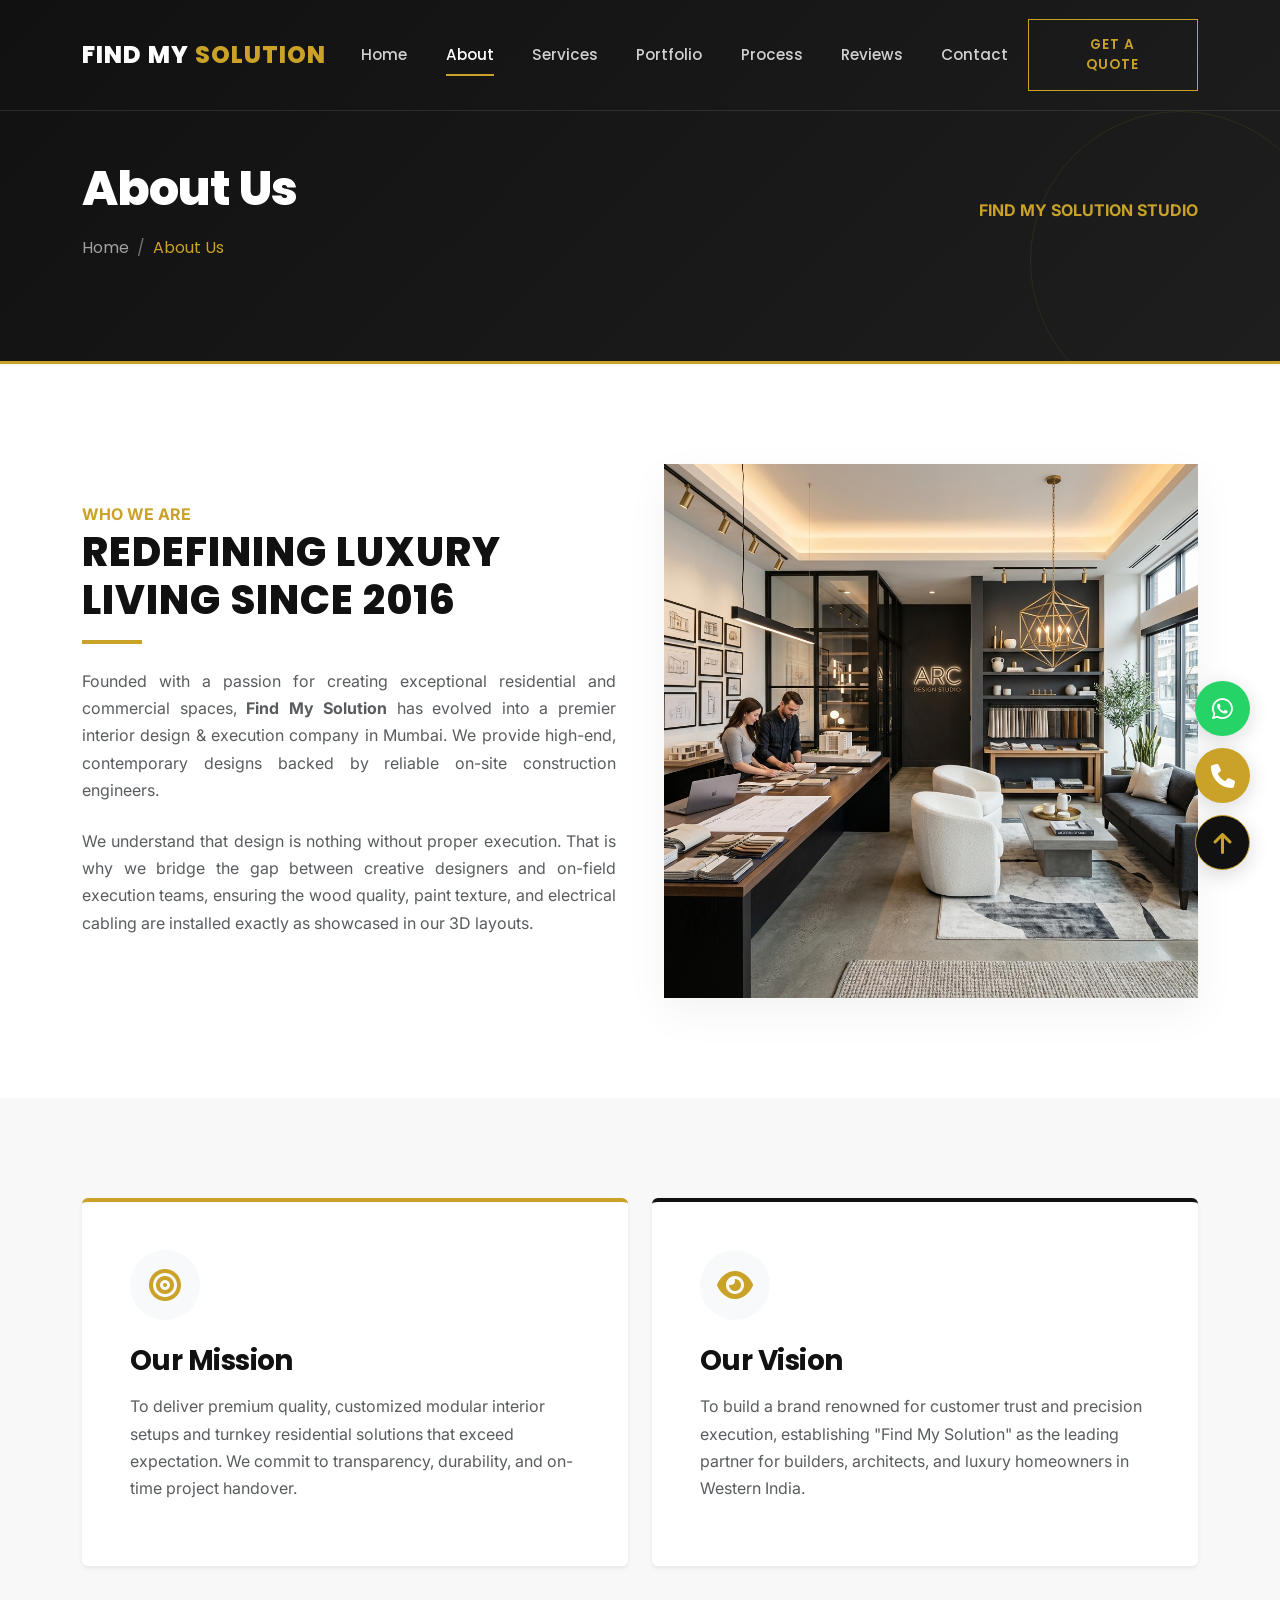
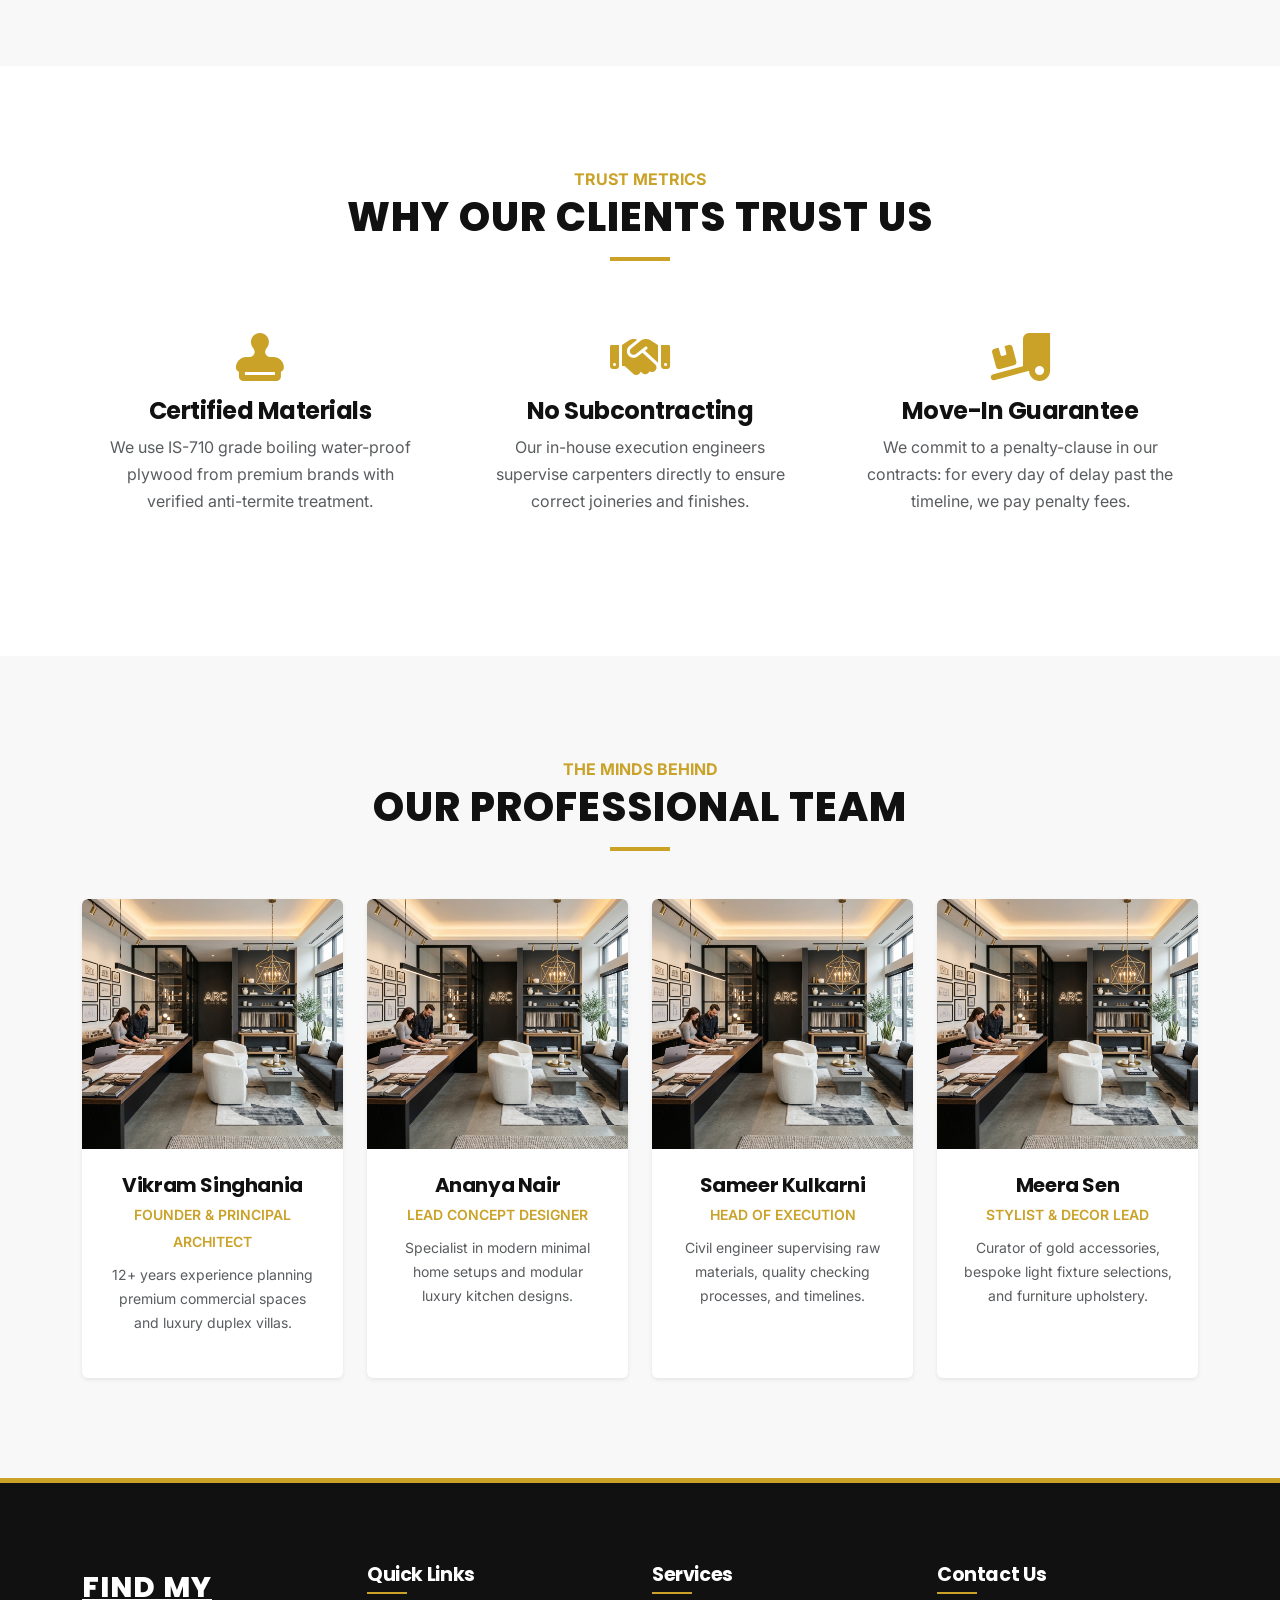
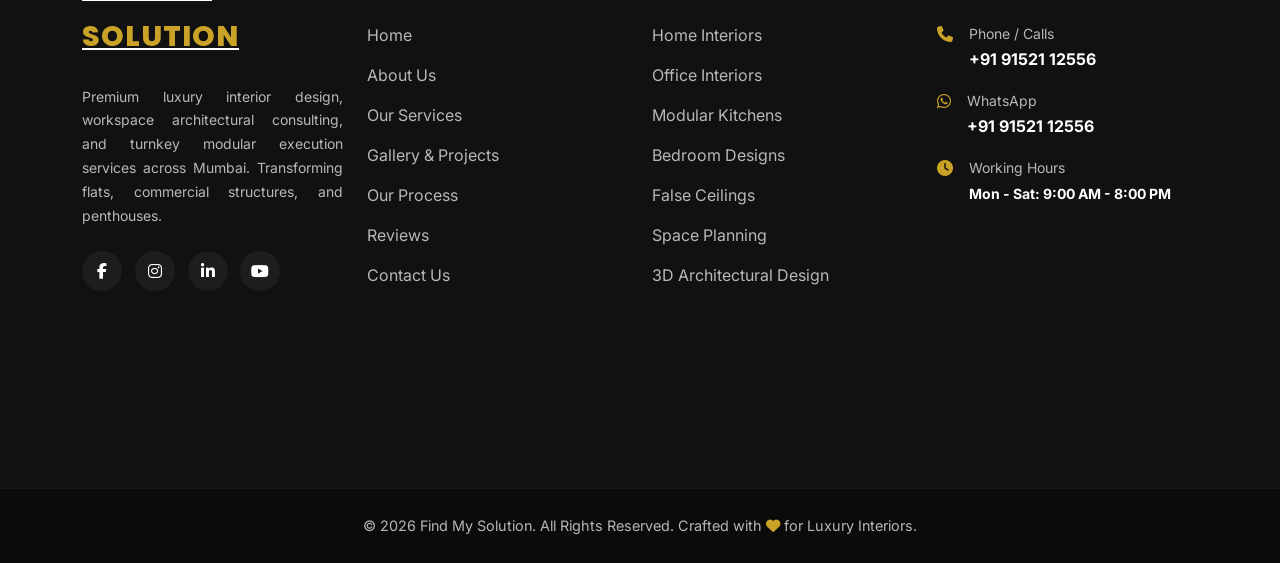
==== about.html @ 164ae03a "feat: complete luxury interior design website build" ====
<!DOCTYPE html>
<html lang="en">
<head>
  <meta charset="UTF-8">
  <meta name="viewport" content="width=device-width, initial-scale=1.0">
  <title>About Us — Find My Solution | Luxury Interior Experts</title>
  <meta name="description" content="Discover our journey, mission, and professional team of interior designers. We specialize in modular layouts, false ceilings, and premium turnkey interior delivery in Mumbai.">
  
  <!-- Google Fonts -->
  <link rel="preconnect" href="https://fonts.googleapis.com">
  <link rel="preconnect" href="https://fonts.gstatic.com" crossorigin>
  <link href="https://fonts.googleapis.com/css2?family=Inter:wght@300;400;500;600;700&family=Poppins:wght@400;500;600;700;800&display=swap" rel="stylesheet">

  <!-- Bootstrap 5 CSS -->
  <link href="https://cdn.jsdelivr.net/npm/bootstrap@5.3.0/dist/css/bootstrap.min.css" rel="stylesheet">
  <!-- Font Awesome -->
  <link rel="stylesheet" href="https://cdnjs.cloudflare.com/ajax/libs/font-awesome/6.4.0/css/all.min.css">
  <!-- AOS Animation CSS -->
  <link href="https://cdn.jsdelivr.net/npm/aos@2.3.4/dist/aos.css" rel="stylesheet">
  
  <!-- Custom CSS -->
  <link rel="stylesheet" href="css/style.css">
</head>
<body class="light-nav">

  <!-- Navigation Bar -->
  <nav class="navbar navbar-expand-lg navbar-premium fixed-top" id="mainNavbar">
    <div class="container">
      <a class="navbar-brand" href="index.html">
        FIND MY<span> SOLUTION</span>
      </a>
      <button class="navbar-toggler border-0 text-white" type="button" data-bs-toggle="collapse" data-bs-target="#navbarContent" aria-controls="navbarContent" aria-expanded="false" aria-label="Toggle navigation">
        <i class="fa-solid fa-bars-staggered"></i>
      </button>
      <div class="collapse navbar-collapse" id="navbarContent">
        <ul class="navbar-nav mx-auto mb-2 mb-lg-0">
          <li class="nav-item"><a class="nav-link" href="index.html">Home</a></li>
          <li class="nav-item"><a class="nav-link active" href="about.html">About</a></li>
          <li class="nav-item"><a class="nav-link" href="services.html">Services</a></li>
          <li class="nav-item"><a class="nav-link" href="portfolio.html">Portfolio</a></li>
          <li class="nav-item"><a class="nav-link" href="process.html">Process</a></li>
          <li class="nav-item"><a class="nav-link" href="testimonials.html">Reviews</a></li>
          <li class="nav-item"><a class="nav-link" href="contact.html">Contact</a></li>
        </ul>
        <div class="d-flex align-items-center">
          <a href="contact.html" class="btn btn-outline-gold d-none d-lg-block">Get A Quote</a>
        </div>
      </div>
    </div>
  </nav>

  <!-- Page Header -->
  <section class="page-header">
    <div class="container text-center text-lg-start">
      <div class="row align-items-center justify-content-between">
        <div class="col-lg-6">
          <h1>About Us</h1>
          <ul class="breadcrumb-premium justify-content-center justify-content-lg-start">
            <li><a href="index.html">Home</a></li>
            <li class="active">About Us</li>
          </ul>
        </div>
        <div class="col-lg-5 text-lg-end d-none d-lg-block">
          <span class="text-gold font-primary fw-bold text-uppercase tracking-wider">Find My Solution Studio</span>
        </div>
      </div>
    </div>
  </section>

  <!-- Company Introduction -->
  <section class="company-intro bg-white">
    <div class="container">
      <div class="row align-items-center g-5">
        <div class="col-lg-6" data-aos="fade-right">
          <span class="text-gold font-primary fw-bold text-uppercase">Who We Are</span>
          <h2 class="section-title">Redefining Luxury Living Since 2016</h2>
          <p class="text-justify text-muted my-4">
            Founded with a passion for creating exceptional residential and commercial spaces, <strong>Find My Solution</strong> has evolved into a premier interior design & execution company in Mumbai. We provide high-end, contemporary designs backed by reliable on-site construction engineers.
          </p>
          <p class="text-justify text-muted mb-4">
            We understand that design is nothing without proper execution. That is why we bridge the gap between creative designers and on-field execution teams, ensuring the wood quality, paint texture, and electrical cabling are installed exactly as showcased in our 3D layouts.
          </p>
        </div>
        <div class="col-lg-6" data-aos="fade-left">
          <div class="philosophy-img-wrapper">
            <img src="images/about.jpg" alt="Interior showroom design board" class="img-fluid w-100">
          </div>
        </div>
      </div>
    </div>
  </section>

  <!-- Mission & Vision -->
  <section class="mission-vision section-bg">
    <div class="container">
      <div class="row g-4">
        <!-- Mission -->
        <div class="col-md-6" data-aos="fade-up" data-aos-delay="100">
          <div class="card border-0 shadow-sm p-5 h-100" style="border-top: 4px solid var(--accent-gold) !important;">
            <div class="d-inline-flex align-items-center justify-content-center bg-light text-gold rounded-circle mb-4" style="width: 70px; height: 70px;">
              <i class="fa-solid fa-bullseye fa-2x"></i>
            </div>
            <h3 class="fw-bold mb-3">Our Mission</h3>
            <p class="text-muted">
              To deliver premium quality, customized modular interior setups and turnkey residential solutions that exceed expectation. We commit to transparency, durability, and on-time project handover.
            </p>
          </div>
        </div>

        <!-- Vision -->
        <div class="col-md-6" data-aos="fade-up" data-aos-delay="200">
          <div class="card border-0 shadow-sm p-5 h-100" style="border-top: 4px solid var(--primary-color) !important;">
            <div class="d-inline-flex align-items-center justify-content-center bg-light text-gold rounded-circle mb-4" style="width: 70px; height: 70px;">
              <i class="fa-solid fa-eye fa-2x"></i>
            </div>
            <h3 class="fw-bold mb-3">Our Vision</h3>
            <p class="text-muted">
              To build a brand renowned for customer trust and precision execution, establishing "Find My Solution" as the leading partner for builders, architects, and luxury homeowners in Western India.
            </p>
          </div>
        </div>
      </div>
    </div>
  </section>

  <!-- Why Clients Trust Us -->
  <section class="why-trust bg-white">
    <div class="container">
      <div class="text-center mb-5" data-aos="fade-up">
        <span class="text-gold font-primary fw-bold text-uppercase">Trust Metrics</span>
        <h2 class="section-title center-title">Why Our Clients Trust Us</h2>
      </div>

      <div class="row g-4">
        <div class="col-md-4" data-aos="fade-up" data-aos-delay="100">
          <div class="text-center p-4">
            <i class="fa-solid fa-stamp text-gold fa-3x mb-3"></i>
            <h4 class="fw-bold">Certified Materials</h4>
            <p class="text-muted">We use IS-710 grade boiling water-proof plywood from premium brands with verified anti-termite treatment.</p>
          </div>
        </div>
        <div class="col-md-4" data-aos="fade-up" data-aos-delay="200">
          <div class="text-center p-4">
            <i class="fa-solid fa-handshake text-gold fa-3x mb-3"></i>
            <h4 class="fw-bold">No Subcontracting</h4>
            <p class="text-muted">Our in-house execution engineers supervise carpenters directly to ensure correct joineries and finishes.</p>
          </div>
        </div>
        <div class="col-md-4" data-aos="fade-up" data-aos-delay="300">
          <div class="text-center p-4">
            <i class="fa-solid fa-truck-ramp-box text-gold fa-3x mb-3"></i>
            <h4 class="fw-bold">Move-In Guarantee</h4>
            <p class="text-muted">We commit to a penalty-clause in our contracts: for every day of delay past the timeline, we pay penalty fees.</p>
          </div>
        </div>
      </div>
    </div>
  </section>

  <!-- Professional Team Section -->
  <section class="team-section section-bg">
    <div class="container">
      <div class="text-center mb-5" data-aos="fade-up">
        <span class="text-gold font-primary fw-bold text-uppercase">The Minds Behind</span>
        <h2 class="section-title center-title">Our Professional Team</h2>
      </div>

      <div class="row g-4">
        <!-- Member 1 -->
        <div class="col-lg-3 col-md-6" data-aos="fade-up" data-aos-delay="100">
          <div class="card border-0 shadow-sm overflow-hidden h-100 text-center team-card">
            <img src="images/about.jpg" class="card-img-top object-fit-cover" style="height: 250px;" alt="Vikram Singhania">
            <div class="card-body p-4">
              <h5 class="fw-bold mb-1">Vikram Singhania</h5>
              <small class="text-gold font-primary text-uppercase fw-semibold">Founder & Principal Architect</small>
              <p class="text-muted small mt-2">12+ years experience planning premium commercial spaces and luxury duplex villas.</p>
            </div>
          </div>
        </div>

        <!-- Member 2 -->
        <div class="col-lg-3 col-md-6" data-aos="fade-up" data-aos-delay="200">
          <div class="card border-0 shadow-sm overflow-hidden h-100 text-center team-card">
            <img src="images/about.jpg" class="card-img-top object-fit-cover" style="height: 250px;" alt="Ananya Nair">
            <div class="card-body p-4">
              <h5 class="fw-bold mb-1">Ananya Nair</h5>
              <small class="text-gold font-primary text-uppercase fw-semibold">Lead Concept Designer</small>
              <p class="text-muted small mt-2">Specialist in modern minimal home setups and modular luxury kitchen designs.</p>
            </div>
          </div>
        </div>

        <!-- Member 3 -->
        <div class="col-lg-3 col-md-6" data-aos="fade-up" data-aos-delay="300">
          <div class="card border-0 shadow-sm overflow-hidden h-100 text-center team-card">
            <img src="images/about.jpg" class="card-img-top object-fit-cover" style="height: 250px;" alt="Sameer Kulkarni">
            <div class="card-body p-4">
              <h5 class="fw-bold mb-1">Sameer Kulkarni</h5>
              <small class="text-gold font-primary text-uppercase fw-semibold">Head of Execution</small>
              <p class="text-muted small mt-2">Civil engineer supervising raw materials, quality checking processes, and timelines.</p>
            </div>
          </div>
        </div>

        <!-- Member 4 -->
        <div class="col-lg-3 col-md-6" data-aos="fade-up" data-aos-delay="400">
          <div class="card border-0 shadow-sm overflow-hidden h-100 text-center team-card">
            <img src="images/about.jpg" class="card-img-top object-fit-cover" style="height: 250px;" alt="Meera Sen">
            <div class="card-body p-4">
              <h5 class="fw-bold mb-1">Meera Sen</h5>
              <small class="text-gold font-primary text-uppercase fw-semibold">Stylist & Decor Lead</small>
              <p class="text-muted small mt-2">Curator of gold accessories, bespoke light fixture selections, and furniture upholstery.</p>
            </div>
          </div>
        </div>
      </div>
    </div>
  </section>

  <!-- Mega Footer -->
  <footer class="footer-premium">
    <div class="container">
      <div class="row g-4">
        <!-- Brand Info -->
        <div class="col-lg-3 col-md-6">
          <a class="footer-logo d-inline-block" href="index.html">
            FIND MY<span> SOLUTION</span>
          </a>
          <p class="small text-justify text-light-50">
            Premium luxury interior design, workspace architectural consulting, and turnkey modular execution services across Mumbai. Transforming flats, commercial structures, and penthouses.
          </p>
          <div class="footer-socials">
            <a href="#" class="footer-social-icon"><i class="fa-brands fa-facebook-f"></i></a>
            <a href="#" class="footer-social-icon"><i class="fa-brands fa-instagram"></i></a>
            <a href="#" class="footer-social-icon"><i class="fa-brands fa-linkedin-in"></i></a>
            <a href="#" class="footer-social-icon"><i class="fa-brands fa-youtube"></i></a>
          </div>
        </div>

        <!-- Quick Links -->
        <div class="col-lg-3 col-md-6">
          <h4 class="footer-title">Quick Links</h4>
          <ul class="footer-links">
            <li><a href="index.html">Home</a></li>
            <li><a href="about.html">About Us</a></li>
            <li><a href="services.html">Our Services</a></li>
            <li><a href="portfolio.html">Gallery & Projects</a></li>
            <li><a href="process.html">Our Process</a></li>
            <li><a href="testimonials.html">Reviews</a></li>
            <li><a href="contact.html">Contact Us</a></li>
          </ul>
        </div>

        <!-- Services -->
        <div class="col-lg-3 col-md-6">
          <h4 class="footer-title">Services</h4>
          <ul class="footer-links">
            <li><a href="services.html">Home Interiors</a></li>
            <li><a href="services.html">Office Interiors</a></li>
            <li><a href="services.html">Modular Kitchens</a></li>
            <li><a href="services.html">Bedroom Designs</a></li>
            <li><a href="services.html">False Ceilings</a></li>
            <li><a href="services.html">Space Planning</a></li>
            <li><a href="services.html">3D Architectural Design</a></li>
          </ul>
        </div>

        <!-- Contact Info & Map -->
        <div class="col-lg-3 col-md-6">
          <h4 class="footer-title">Contact Us</h4>
          <div class="footer-contact-item">
            <i class="fa-solid fa-phone"></i>
            <div>
              <p class="mb-0 small">Phone / Calls</p>
              <a href="tel:+919152112556" class="text-white text-decoration-none fw-bold">+91 91521 12556</a>
            </div>
          </div>
          <div class="footer-contact-item">
            <i class="fa-brands fa-whatsapp"></i>
            <div>
              <p class="mb-0 small">WhatsApp</p>
              <a href="https://wa.me/919152112556" target="_blank" class="text-white text-decoration-none fw-bold">+91 91521 12556</a>
            </div>
          </div>
          <div class="footer-contact-item">
            <i class="fa-solid fa-clock"></i>
            <div>
              <p class="mb-0 small">Working Hours</p>
              <span class="text-white small fw-bold">Mon - Sat: 9:00 AM - 8:00 PM</span>
            </div>
          </div>

          <!-- Embedded Miniature Google Map -->
          <iframe class="footer-map-container" src="https://www.google.com/maps/embed?pb=!1m18!1m12!1m3!1d3769.7547143924765!2d72.82737637583647!3d19.118431050720494!2m3!1f0!2f0!3f0!3m2!1i1024!2i768!4f13.1!3m3!1m2!1s0x3be7c9ebe25c156f%3A0xc48c772cb25d30f7!2sAndheri%20West%2C%20Mumbai%2C%20Maharashtra!5e0!3m2!1sen!2sin!4v1689230000000!5m2!1sen!2sin" allowfullscreen="" loading="lazy"></iframe>
        </div>
      </div>
    </div>

    <!-- Copyright -->
    <div class="footer-bottom">
      <div class="container text-center">
        <p class="mb-0">&copy; 2026 Find My Solution. All Rights Reserved. Crafted with <i class="fa-solid fa-heart text-gold"></i> for Luxury Interiors.</p>
      </div>
    </div>
  </footer>

  <!-- Floating Call, WhatsApp, Scroll to Top Buttons -->
  <div class="floating-actions-container">
    <a href="https://wa.me/919152112556?text=Hi%20Find%20My%20Solution,%20I%20would%20like%20to%20get%20a%20quote%20for%20my%20interior." target="_blank" class="floating-btn floating-btn-whatsapp" title="WhatsApp Us">
      <i class="fa-brands fa-whatsapp"></i>
    </a>
    <a href="tel:+919152112556" class="floating-btn floating-btn-call" title="Call Us Now">
      <i class="fa-solid fa-phone"></i>
    </a>
    <button class="floating-btn floating-btn-top" title="Scroll to Top">
      <i class="fa-solid fa-arrow-up"></i>
    </button>
  </div>

  <!-- Scripts -->
  <script src="https://cdn.jsdelivr.net/npm/bootstrap@5.3.0/dist/js/bootstrap.bundle.min.js"></script>
  <script src="https://cdn.jsdelivr.net/npm/aos@2.3.4/dist/aos.js"></script>
  <script src="js/main.js"></script>
</body>
</html>
---- css/style.css ----
/* CSS Table of Contents
1. Design Tokens & Variables
2. Global Reset & Base Styles
3. Typography & Headings
4. Layout & Grid Extensions
5. Navigation & Header
6. Premium UI Components (Buttons, Badges)
7. Specific Sections (Hero, Statistics, Features)
8. Custom Cards & Hover States
9. Portfolio & Lightbox Customization
10. Process Timeline
11. Testimonials Slider
12. Forms & Validation
13. Mega Footer
14. Floating Action Buttons (WhatsApp, Call, Top)
15. Utility Classes & Responsive Overrides
*/

/* 1. Design Tokens & Variables */
:root {
  --primary-color: #111111;
  --secondary-color: #ffffff;
  --accent-gold: #c9a227;
  --accent-gold-hover: #b08d1e;
  --accent-light: #e8c96a;
  --bg-light: #f8f8f8;
  --dark-grey: #1e1e1e;
  --mid-grey: #666666;
  --light-grey: #e5e5e5;
  --font-primary: 'Poppins', sans-serif;
  --font-secondary: 'Inter', sans-serif;
  --transition-smooth: all 0.4s cubic-bezier(0.16, 1, 0.3, 1);
  --shadow-premium: 0 15px 40px rgba(0, 0, 0, 0.05);
  --shadow-hover: 0 25px 50px rgba(201, 162, 39, 0.1);
  --whatsapp-color: #25d366;
  --phone-color: #007bff;
}

/* 2. Global Reset & Base Styles */
html {
  scroll-behavior: smooth;
  overflow-x: hidden;
}

body {
  font-family: var(--font-secondary);
  color: var(--primary-color);
  background-color: var(--bg-light);
  line-height: 1.7;
  font-size: 1rem;
  overflow-x: hidden;
  -webkit-font-smoothing: antialiased;
}

::selection {
  background-color: var(--accent-gold);
  color: var(--secondary-color);
}

/* 3. Typography & Headings */
h1, h2, h3, h4, h5, h6 {
  font-family: var(--font-primary);
  font-weight: 700;
  color: var(--primary-color);
  letter-spacing: -0.02em;
}

h1 {
  font-size: 3.5rem;
  line-height: 1.2;
}

h2 {
  font-size: 2.5rem;
  position: relative;
  margin-bottom: 1.5rem;
  font-weight: 800;
  text-transform: uppercase;
  letter-spacing: 1px;
}

h2.section-title::after {
  content: '';
  display: block;
  width: 60px;
  height: 4px;
  background-color: var(--accent-gold);
  margin-top: 1rem;
}

h2.section-title.center-title::after {
  margin-left: auto;
  margin-right: auto;
}

.text-gold {
  color: var(--accent-gold) !important;
}

.bg-dark-premium {
  background-color: var(--primary-color) !important;
}

/* 4. Navigation & Header */
.navbar-premium {
  padding: 1.2rem 0;
  transition: var(--transition-smooth);
  background-color: transparent;
  border-bottom: 1px solid rgba(255, 255, 255, 0.1);
}

.navbar-premium.scrolled {
  background-color: rgba(17, 17, 17, 0.95);
  backdrop-filter: blur(10px);
  padding: 0.8rem 0;
  box-shadow: 0 10px 30px rgba(0, 0, 0, 0.1);
  border-bottom: 1px solid rgba(201, 162, 39, 0.2);
}

.navbar-premium .navbar-brand {
  font-family: var(--font-primary);
  font-weight: 800;
  color: var(--secondary-color) !important;
  font-size: 1.5rem;
  letter-spacing: 1px;
}

.navbar-premium .navbar-brand span {
  color: var(--accent-gold);
}

.navbar-premium .nav-link {
  color: rgba(255, 255, 255, 0.8) !important;
  font-family: var(--font-primary);
  font-weight: 500;
  font-size: 0.95rem;
  padding: 0.5rem 1.2rem !important;
  transition: var(--transition-smooth);
  position: relative;
}

.navbar-premium .nav-link::after {
  content: '';
  position: absolute;
  bottom: 0;
  left: 1.2rem;
  width: 0;
  height: 2px;
  background-color: var(--accent-gold);
  transition: var(--transition-smooth);
}

.navbar-premium .nav-link:hover,
.navbar-premium .nav-link.active {
  color: var(--secondary-color) !important;
}

.navbar-premium .nav-link:hover::after,
.navbar-premium .nav-link.active::after {
  width: calc(100% - 2.4rem);
}


/* 5. Premium UI Components */
.btn-gold {
  background-color: var(--accent-gold);
  color: var(--secondary-color);
  font-family: var(--font-primary);
  font-weight: 600;
  text-transform: uppercase;
  letter-spacing: 1px;
  font-size: 0.85rem;
  padding: 0.9rem 2.2rem;
  border: 1px solid var(--accent-gold);
  border-radius: 0;
  transition: var(--transition-smooth);
}

.btn-gold:hover, .btn-gold:focus {
  background-color: transparent;
  color: var(--accent-gold);
  border-color: var(--accent-gold);
  box-shadow: 0 10px 20px rgba(201, 162, 39, 0.2);
}

.btn-outline-gold {
  background-color: transparent;
  color: var(--accent-gold);
  font-family: var(--font-primary);
  font-weight: 600;
  text-transform: uppercase;
  letter-spacing: 1px;
  font-size: 0.85rem;
  padding: 0.9rem 2.2rem;
  border: 1px solid var(--accent-gold);
  border-radius: 0;
  transition: var(--transition-smooth);
}

.btn-outline-gold:hover, .btn-outline-gold:focus {
  background-color: var(--accent-gold);
  color: var(--secondary-color);
  box-shadow: 0 10px 20px rgba(201, 162, 39, 0.2);
}

.btn-white {
  background-color: var(--secondary-color);
  color: var(--primary-color);
  font-family: var(--font-primary);
  font-weight: 600;
  text-transform: uppercase;
  letter-spacing: 1px;
  font-size: 0.85rem;
  padding: 0.9rem 2.2rem;
  border: 1px solid var(--secondary-color);
  border-radius: 0;
  transition: var(--transition-smooth);
}

.btn-white:hover {
  background-color: transparent;
  color: var(--secondary-color);
  border-color: var(--secondary-color);
}

.btn-whatsapp-cta {
  background-color: var(--whatsapp-color);
  color: var(--secondary-color);
  font-family: var(--font-primary);
  font-weight: 600;
  text-transform: uppercase;
  letter-spacing: 1px;
  font-size: 0.85rem;
  padding: 0.9rem 2.2rem;
  border: 1px solid var(--whatsapp-color);
  border-radius: 0;
  transition: var(--transition-smooth);
}

.btn-whatsapp-cta:hover {
  background-color: transparent;
  color: var(--whatsapp-color);
  border-color: var(--whatsapp-color);
  box-shadow: 0 10px 20px rgba(37, 211, 102, 0.2);
}

/* Section Padding */
section {
  padding: 100px 0;
}

.section-bg {
  background-color: var(--bg-light);
}

.section-dark {
  background-color: var(--primary-color);
  color: var(--secondary-color);
}

.section-dark h2 {
  color: var(--secondary-color);
}

/* 6. Specific Sections */
/* Hero Section */
.hero-section {
  height: 100vh;
  position: relative;
  background-size: cover;
  background-position: center;
  background-attachment: fixed;
  display: flex;
  align-items: center;
  color: var(--secondary-color);
  overflow: hidden;
}

.hero-overlay {
  position: absolute;
  top: 0;
  left: 0;
  width: 100%;
  height: 100%;
  background: linear-gradient(135deg, rgba(17, 17, 17, 0.9) 0%, rgba(17, 17, 17, 0.4) 100%);
  z-index: 1;
}

.hero-content {
  position: relative;
  z-index: 2;
  max-width: 800px;
}

.hero-subtitle {
  font-family: var(--font-primary);
  color: var(--accent-gold);
  font-size: 1.1rem;
  font-weight: 600;
  text-transform: uppercase;
  letter-spacing: 4px;
  margin-bottom: 1.5rem;
}

.hero-title {
  font-size: 4.2rem;
  font-weight: 800;
  margin-bottom: 1.5rem;
  line-height: 1.1;
  text-shadow: 0 2px 10px rgba(0,0,0,0.3);
  color: var(--secondary-color);
}

.hero-description {
  font-size: 1.2rem;
  color: rgba(255, 255, 255, 0.8);
  margin-bottom: 2.5rem;
  font-weight: 300;
}

/* Page Header (Subpages) */
.page-header {
  padding: 160px 0 100px;
  background: linear-gradient(135deg, var(--primary-color) 0%, var(--dark-grey) 100%);
  color: var(--secondary-color);
  position: relative;
  overflow: hidden;
  border-bottom: 3px solid var(--accent-gold);
}

.page-header::after {
  content: '';
  position: absolute;
  bottom: -50px;
  right: -50px;
  width: 300px;
  height: 300px;
  border: 1px solid rgba(201, 162, 39, 0.1);
  border-radius: 50%;
  pointer-events: none;
}

.page-header h1 {
  font-size: 3rem;
  font-weight: 800;
  margin-bottom: 1rem;
  color: var(--secondary-color);
}

.breadcrumb-premium {
  display: flex;
  gap: 0.5rem;
  list-style: none;
  padding: 0;
  margin: 0;
  font-family: var(--font-primary);
}

.breadcrumb-premium li a {
  color: rgba(255, 255, 255, 0.6);
  text-decoration: none;
  transition: var(--transition-smooth);
}

.breadcrumb-premium li a:hover {
  color: var(--accent-gold);
}

.breadcrumb-premium li::after {
  content: '/';
  color: rgba(255, 255, 255, 0.4);
  margin-left: 0.5rem;
}

.breadcrumb-premium li:last-child::after {
  display: none;
}

.breadcrumb-premium li.active {
  color: var(--accent-gold);
}

/* 7. Statistics Section */
.stat-box {
  background-color: var(--secondary-color);
  padding: 3rem 2rem;
  text-align: center;
  border-bottom: 4px solid transparent;
  box-shadow: var(--shadow-premium);
  transition: var(--transition-smooth);
  height: 100%;
}

.stat-box:hover {
  border-bottom: 4px solid var(--accent-gold);
  transform: translateY(-10px);
  box-shadow: var(--shadow-hover);
}

.stat-number {
  font-family: var(--font-primary);
  font-size: 3rem;
  font-weight: 800;
  color: var(--accent-gold);
  margin-bottom: 0.5rem;
}

.stat-title {
  font-family: var(--font-primary);
  font-size: 0.95rem;
  font-weight: 600;
  text-transform: uppercase;
  color: var(--primary-color);
  letter-spacing: 1px;
}

/* 8. Custom Cards & Hover States */
/* Service Cards */
.service-card {
  background-color: var(--secondary-color);
  border: 1px solid rgba(0, 0, 0, 0.03);
  padding: 3rem 2rem;
  transition: var(--transition-smooth);
  height: 100%;
  position: relative;
  z-index: 1;
  overflow: hidden;
}

.service-card::before {
  content: '';
  position: absolute;
  top: 0;
  left: 0;
  width: 100%;
  height: 0;
  background-color: var(--primary-color);
  z-index: -1;
  transition: var(--transition-smooth);
}

.service-card:hover::before {
  height: 100%;
}

.service-card:hover {
  transform: translateY(-10px);
  box-shadow: var(--shadow-hover);
}

.service-icon {
  font-size: 2.5rem;
  color: var(--accent-gold);
  margin-bottom: 1.5rem;
  transition: var(--transition-smooth);
}

.service-card:hover .service-icon {
  transform: scale(1.1);
  color: var(--accent-gold);
}

.service-card h3 {
  font-size: 1.3rem;
  font-weight: 700;
  margin-bottom: 1rem;
  transition: var(--transition-smooth);
}

.service-card p {
  color: var(--mid-grey);
  font-size: 0.95rem;
  margin-bottom: 1.5rem;
  transition: var(--transition-smooth);
}

.service-card:hover h3 {
  color: var(--secondary-color);
}

.service-card:hover p {
  color: rgba(255, 255, 255, 0.7);
}

.service-link {
  font-family: var(--font-primary);
  font-weight: 600;
  color: var(--accent-gold);
  text-decoration: none;
  font-size: 0.85rem;
  text-transform: uppercase;
  letter-spacing: 1px;
  display: inline-flex;
  align-items: center;
  gap: 0.5rem;
  transition: var(--transition-smooth);
}

.service-link i {
  transition: var(--transition-smooth);
}

.service-link:hover i {
  transform: translateX(5px);
}

/* Feature/Why Choose Us Card */
.why-card {
  display: flex;
  gap: 1.5rem;
  margin-bottom: 2.5rem;
}

.why-icon {
  background-color: var(--secondary-color);
  color: var(--accent-gold);
  width: 60px;
  height: 60px;
  min-width: 60px;
  display: flex;
  align-items: center;
  justify-content: center;
  font-size: 1.5rem;
  border-radius: 50%;
  box-shadow: var(--shadow-premium);
  transition: var(--transition-smooth);
}

.why-card:hover .why-icon {
  background-color: var(--accent-gold);
  color: var(--secondary-color);
  transform: rotateY(180deg);
}

.why-content h4 {
  font-size: 1.2rem;
  margin-bottom: 0.5rem;
}

/* Team Card Premium Styles */
.team-card {
  transition: var(--transition-smooth);
  border-bottom: 3px solid transparent !important;
}

.team-card img {
  transition: var(--transition-smooth);
}

.team-card:hover {
  transform: translateY(-8px);
  box-shadow: var(--shadow-hover) !important;
  border-bottom: 3px solid var(--accent-gold) !important;
}

.team-card:hover img {
  transform: scale(1.05);
}

/* Design Philosophy Column Section */
.philosophy-img-wrapper {
  position: relative;
  overflow: hidden;
  box-shadow: var(--shadow-premium);
}

.philosophy-img-wrapper img {
  transition: var(--transition-smooth);
}

.philosophy-img-wrapper:hover img {
  transform: scale(1.05);
}

/* Brands We Work With */
.brand-item {
  display: flex;
  justify-content: center;
  align-items: center;
  height: 100px;
  padding: 1.5rem;
  background-color: var(--secondary-color);
  box-shadow: var(--shadow-premium);
  transition: var(--transition-smooth);
  border: 1px solid rgba(0, 0, 0, 0.02);
}

.brand-item img {
  max-width: 100%;
  max-height: 60px;
  opacity: 0.6;
  transition: var(--transition-smooth);
}

.brand-item:hover img {
  opacity: 1;
}

.brand-item:hover {
  transform: translateY(-5px);
  box-shadow: var(--shadow-hover);
}

/* Before/After Section CSS */
.ba-container {
  position: relative;
  width: 100%;
  height: 400px;
  overflow: hidden;
  box-shadow: var(--shadow-premium);
}

.ba-image {
  position: absolute;
  top: 0;
  left: 0;
  width: 100%;
  height: 100%;
  background-size: cover;
  background-position: center;
}

.ba-slider {
  position: absolute;
  -webkit-appearance: none;
  appearance: none;
  width: 100%;
  height: 100%;
  background: transparent;
  outline: none;
  margin: 0;
  z-index: 10;
  cursor: ew-resize;
}

.ba-slider::-webkit-slider-thumb {
  -webkit-appearance: none;
  appearance: none;
  width: 4px;
  height: 400px;
  background: var(--accent-gold);
  cursor: ew-resize;
  position: relative;
}

.ba-handle {
  position: absolute;
  top: 50%;
  left: 50%;
  transform: translate(-50%, -50%);
  width: 40px;
  height: 40px;
  background-color: var(--accent-gold);
  border-radius: 50%;
  color: var(--secondary-color);
  display: flex;
  align-items: center;
  justify-content: center;
  font-size: 0.8rem;
  pointer-events: none;
  z-index: 5;
  box-shadow: 0 0 10px rgba(0,0,0,0.3);
}

/* 9. Portfolio & Lightbox Customization */
.portfolio-filters {
  display: flex;
  justify-content: center;
  flex-wrap: wrap;
  gap: 0.5rem;
  margin-bottom: 3rem;
  list-style: none;
  padding: 0;
}

.portfolio-filters button {
  background-color: transparent;
  border: none;
  padding: 0.6rem 1.5rem;
  font-family: var(--font-primary);
  font-weight: 600;
  text-transform: uppercase;
  font-size: 0.8rem;
  letter-spacing: 1px;
  color: var(--mid-grey);
  transition: var(--transition-smooth);
  position: relative;
}

.portfolio-filters button::after {
  content: '';
  position: absolute;
  bottom: 0;
  left: 50%;
  width: 0;
  height: 2px;
  background-color: var(--accent-gold);
  transition: var(--transition-smooth);
  transform: translateX(-50%);
}

.portfolio-filters button.active,
.portfolio-filters button:hover {
  color: var(--accent-gold);
}

.portfolio-filters button.active::after {
  width: 60%;
}

.portfolio-grid .portfolio-item {
  margin-bottom: 2rem;
  display: block;
}

.project-card {
  position: relative;
  overflow: hidden;
  background-color: var(--primary-color);
  box-shadow: var(--shadow-premium);
  aspect-ratio: 4/3;
}

.project-img-wrapper {
  width: 100%;
  height: 100%;
  overflow: hidden;
}

.project-card img {
  width: 100%;
  height: 100%;
  object-fit: cover;
  transition: all 0.6s cubic-bezier(0.16, 1, 0.3, 1);
}

.project-overlay {
  position: absolute;
  top: 0;
  left: 0;
  width: 100%;
  height: 100%;
  background: rgba(17, 17, 17, 0.9);
  padding: 2.5rem;
  display: flex;
  flex-direction: column;
  justify-content: flex-end;
  opacity: 0;
  transform: translateY(20px);
  transition: var(--transition-smooth);
  z-index: 2;
}

.project-card:hover img {
  transform: scale(1.1) rotate(1deg);
}

.project-card:hover .project-overlay {
  opacity: 1;
  transform: translateY(0);
}

.project-category {
  color: var(--accent-gold);
  font-family: var(--font-primary);
  font-size: 0.8rem;
  font-weight: 600;
  text-transform: uppercase;
  letter-spacing: 2px;
  margin-bottom: 0.5rem;
}

.project-title {
  color: var(--secondary-color);
  font-size: 1.4rem;
  font-weight: 700;
  margin-bottom: 1rem;
}

.project-meta-list {
  display: flex;
  flex-wrap: wrap;
  gap: 1rem;
  padding: 0;
  margin: 0;
  list-style: none;
  border-top: 1px solid rgba(255, 255, 255, 0.1);
  padding-top: 1rem;
}

.project-meta-list li {
  color: rgba(255, 255, 255, 0.6);
  font-size: 0.8rem;
}

.project-meta-list li i {
  color: var(--accent-gold);
  margin-right: 0.3rem;
}

/* 10. Process Timeline */
.timeline-section {
  position: relative;
}

.timeline-line {
  position: absolute;
  top: 0;
  bottom: 0;
  left: 50%;
  width: 2px;
  background-color: var(--accent-gold);
  transform: translateX(-50%);
  z-index: 1;
}

.timeline-step {
  display: flex;
  margin-bottom: 50px;
  position: relative;
  z-index: 2;
}

.timeline-step:last-child {
  margin-bottom: 0;
}

.timeline-badge {
  width: 60px;
  height: 60px;
  background-color: var(--primary-color);
  border: 4px solid var(--accent-gold);
  border-radius: 50%;
  color: var(--accent-gold);
  display: flex;
  align-items: center;
  justify-content: center;
  font-family: var(--font-primary);
  font-weight: 700;
  font-size: 1.2rem;
  position: absolute;
  left: 50%;
  transform: translateX(-50%);
  box-shadow: var(--shadow-premium);
  transition: var(--transition-smooth);
}

.timeline-step:hover .timeline-badge {
  background-color: var(--accent-gold);
  color: var(--primary-color);
}

.timeline-panel {
  width: 45%;
  background-color: var(--secondary-color);
  padding: 2.5rem;
  box-shadow: var(--shadow-premium);
  border-bottom: 3px solid transparent;
  transition: var(--transition-smooth);
}

.timeline-panel:hover {
  border-bottom: 3px solid var(--accent-gold);
  transform: translateY(-5px);
}

.timeline-step:nth-child(even) .timeline-panel {
  margin-left: auto;
}

.timeline-step:nth-child(odd) .timeline-panel {
  margin-right: auto;
  text-align: right;
}

.timeline-step-icon {
  font-size: 2rem;
  color: var(--accent-gold);
  margin-bottom: 1rem;
}

.timeline-step h3 {
  font-size: 1.3rem;
  margin-bottom: 0.8rem;
}

/* 11. Testimonials Slider */
.testimonial-card {
  background-color: var(--secondary-color);
  padding: 3rem;
  box-shadow: var(--shadow-premium);
  position: relative;
}

.testimonial-rating {
  color: var(--accent-gold);
  margin-bottom: 1.5rem;
}

.testimonial-text {
  font-style: italic;
  color: var(--mid-grey);
  font-size: 1.1rem;
  line-height: 1.8;
  margin-bottom: 2rem;
}

.testimonial-author {
  display: flex;
  align-items: center;
  gap: 1rem;
}

.testimonial-img {
  width: 60px;
  height: 60px;
  border-radius: 50%;
  object-fit: cover;
  border: 2px solid var(--accent-gold);
}

.testimonial-info h4 {
  font-size: 1rem;
  margin: 0;
}

.testimonial-info p {
  font-size: 0.85rem;
  color: var(--mid-grey);
  margin: 0;
}

/* Testimonial slider pagination override */
.swiper-pagination-bullet-active {
  background: var(--accent-gold) !important;
}

/* 12. Forms & Validation */
.form-group-premium {
  margin-bottom: 1.5rem;
  position: relative;
}

.form-premium-control {
  width: 100%;
  background-color: var(--secondary-color);
  border: 1px solid var(--light-grey);
  padding: 1rem 1.2rem;
  font-family: var(--font-secondary);
  font-size: 0.95rem;
  transition: var(--transition-smooth);
  color: var(--primary-color);
}

.form-premium-control:focus {
  outline: none;
  border-color: var(--accent-gold);
  box-shadow: 0 5px 15px rgba(201, 162, 39, 0.05);
}

.form-premium-label {
  font-family: var(--font-primary);
  font-size: 0.85rem;
  font-weight: 600;
  text-transform: uppercase;
  color: var(--primary-color);
  margin-bottom: 0.5rem;
  letter-spacing: 0.5px;
}

.invalid-feedback-custom {
  color: #dc3545;
  font-size: 0.8rem;
  margin-top: 0.25rem;
  display: none;
}

.form-premium-control.is-invalid {
  border-color: #dc3545;
}

.form-premium-control.is-invalid ~ .invalid-feedback-custom {
  display: block;
}

.form-success-toast {
  position: fixed;
  top: 30px;
  right: 30px;
  background-color: var(--primary-color);
  border-left: 5px solid var(--accent-gold);
  color: var(--secondary-color);
  padding: 1.2rem 2rem;
  box-shadow: 0 10px 40px rgba(0,0,0,0.2);
  z-index: 1050;
  transform: translateX(120%);
  transition: all 0.5s cubic-bezier(0.175, 0.885, 0.32, 1.275);
}

.form-success-toast.show {
  transform: translateX(0);
}

/* Accordion Custom Styling (FAQ) */
.accordion-faq .accordion-item {
  border: none;
  background-color: var(--secondary-color);
  margin-bottom: 1rem;
  box-shadow: var(--shadow-premium);
}

.accordion-faq .accordion-button {
  font-family: var(--font-primary);
  font-weight: 600;
  color: var(--primary-color);
  padding: 1.5rem;
  font-size: 1.05rem;
  border: none;
  background-color: var(--secondary-color);
}

.accordion-faq .accordion-button:not(.collapsed) {
  color: var(--accent-gold);
  box-shadow: none;
}

.accordion-faq .accordion-button::after {
  background-size: 1rem;
}

.accordion-faq .accordion-body {
  padding: 0 1.5rem 1.5rem;
  color: var(--mid-grey);
}

/* 13. Mega Footer */
.footer-premium {
  background-color: var(--primary-color);
  color: rgba(255, 255, 255, 0.7);
  padding-top: 80px;
  border-top: 5px solid var(--accent-gold);
}

.footer-logo {
  font-family: var(--font-primary);
  font-weight: 800;
  color: var(--secondary-color) !important;
  font-size: 1.8rem;
  margin-bottom: 1.5rem;
  letter-spacing: 1px;
}

.footer-logo span {
  color: var(--accent-gold);
}

.footer-title {
  font-family: var(--font-primary);
  color: var(--secondary-color);
  font-size: 1.2rem;
  font-weight: 700;
  margin-bottom: 1.8rem;
  position: relative;
  padding-bottom: 0.5rem;
}

.footer-title::after {
  content: '';
  position: absolute;
  bottom: 0;
  left: 0;
  width: 40px;
  height: 2px;
  background-color: var(--accent-gold);
}

.footer-links {
  list-style: none;
  padding: 0;
  margin: 0;
}

.footer-links li {
  margin-bottom: 0.8rem;
}

.footer-links a {
  color: rgba(255, 255, 255, 0.7);
  text-decoration: none;
  transition: var(--transition-smooth);
  display: inline-flex;
  align-items: center;
  gap: 0.5rem;
}

.footer-links a:hover {
  color: var(--accent-gold);
  transform: translateX(5px);
}

.footer-contact-item {
  display: flex;
  gap: 1rem;
  margin-bottom: 1rem;
}

.footer-contact-item i {
  color: var(--accent-gold);
  margin-top: 0.25rem;
}

.footer-socials {
  display: flex;
  gap: 0.8rem;
  margin-top: 1.5rem;
}

.footer-social-icon {
  width: 40px;
  height: 40px;
  border-radius: 50%;
  background-color: rgba(255, 255, 255, 0.05);
  color: var(--secondary-color);
  display: flex;
  align-items: center;
  justify-content: center;
  transition: var(--transition-smooth);
  text-decoration: none !important;
}

.footer-social-icon:hover {
  background-color: var(--accent-gold);
  color: var(--primary-color);
  transform: translateY(-3px);
}

.footer-bottom {
  background-color: #0b0b0b;
  padding: 25px 0;
  margin-top: 60px;
  border-top: 1px solid rgba(255, 255, 255, 0.05);
  font-size: 0.9rem;
}

/* Map Widget */
.footer-map-container {
  width: 100%;
  height: 180px;
  border: none;
  margin-top: 1rem;
}

/* 14. Floating Action Buttons */
.floating-actions-container {
  position: fixed;
  bottom: 30px;
  right: 30px;
  display: flex;
  flex-direction: column;
  gap: 12px;
  z-index: 999;
}

.floating-btn {
  width: 55px;
  height: 55px;
  border-radius: 50%;
  display: flex;
  align-items: center;
  justify-content: center;
  color: var(--secondary-color);
  font-size: 1.5rem;
  box-shadow: 0 5px 20px rgba(0,0,0,0.15);
  transition: var(--transition-smooth);
  text-decoration: none !important;
  border: none;
  cursor: pointer;
}

.floating-btn:hover {
  transform: translateY(-5px) scale(1.05);
  color: var(--secondary-color);
  box-shadow: 0 10px 25px rgba(0,0,0,0.25);
}

.floating-btn-whatsapp {
  background-color: var(--whatsapp-color);
}

.floating-btn-call {
  background-color: var(--accent-gold);
}

.floating-btn-top {
  background-color: var(--primary-color);
  border: 1px solid var(--accent-gold);
  color: var(--accent-gold);
  opacity: 0;
  visibility: hidden;
  transform: translateY(20px);
}

.floating-btn-top.visible {
  opacity: 1;
  visibility: visible;
  transform: translateY(0);
}

/* 15. Utility Classes & Responsive Overrides */
.text-justify {
  text-align: justify;
}

.transition-image {
  overflow: hidden;
}

.transition-image img {
  transition: var(--transition-smooth);
}

.transition-image:hover img {
  transform: scale(1.08);
}

/* Responsive Overrides */
@media (max-width: 991.98px) {
  h1 {
    font-size: 2.8rem;
  }
  .hero-title {
    font-size: 3rem;
  }
  .timeline-line {
    left: 20px;
  }
  .timeline-step {
    flex-direction: column;
    padding-left: 50px;
  }
  .timeline-badge {
    left: 20px;
    transform: translateX(-50%);
    width: 45px;
    height: 45px;
    font-size: 1rem;
  }
  .timeline-panel {
    width: 100% !important;
    text-align: left !important;
  }
  .timeline-step:nth-child(odd) .timeline-panel {
    text-align: left;
  }
  .navbar-premium {
    background-color: var(--primary-color) !important;
    padding: 0.8rem 0;
  }
  .navbar-premium .nav-link::after {
    display: none;
  }
  .navbar-premium .nav-link {
    padding: 0.8rem 0 !important;
    border-bottom: 1px solid rgba(255,255,255,0.05);
  }
  .navbar-premium .navbar-collapse {
    background-color: var(--primary-color);
    padding: 1rem;
    margin-top: 0.8rem;
  }
  section {
    padding: 60px 0;
  }
}

@media (max-width: 575.98px) {
  h1 {
    font-size: 2.2rem;
  }
  .hero-title {
    font-size: 2.2rem;
  }
  .hero-subtitle {
    font-size: 0.9rem;
    letter-spacing: 2px;
  }
  .hero-description {
    font-size: 1rem;
  }
  .btn-gold, .btn-outline-gold, .btn-white, .btn-whatsapp-cta {
    padding: 0.8rem 1.5rem;
    font-size: 0.8rem;
    width: 100%;
    margin-bottom: 0.8rem;
  }
  .hero-content .d-flex {
    flex-direction: column;
  }
  .floating-actions-container {
    bottom: 20px;
    right: 20px;
    gap: 8px;
  }
  .floating-btn {
    width: 45px;
    height: 45px;
    font-size: 1.2rem;
  }
  .stat-box {
    padding: 2rem 1rem;
  }
}
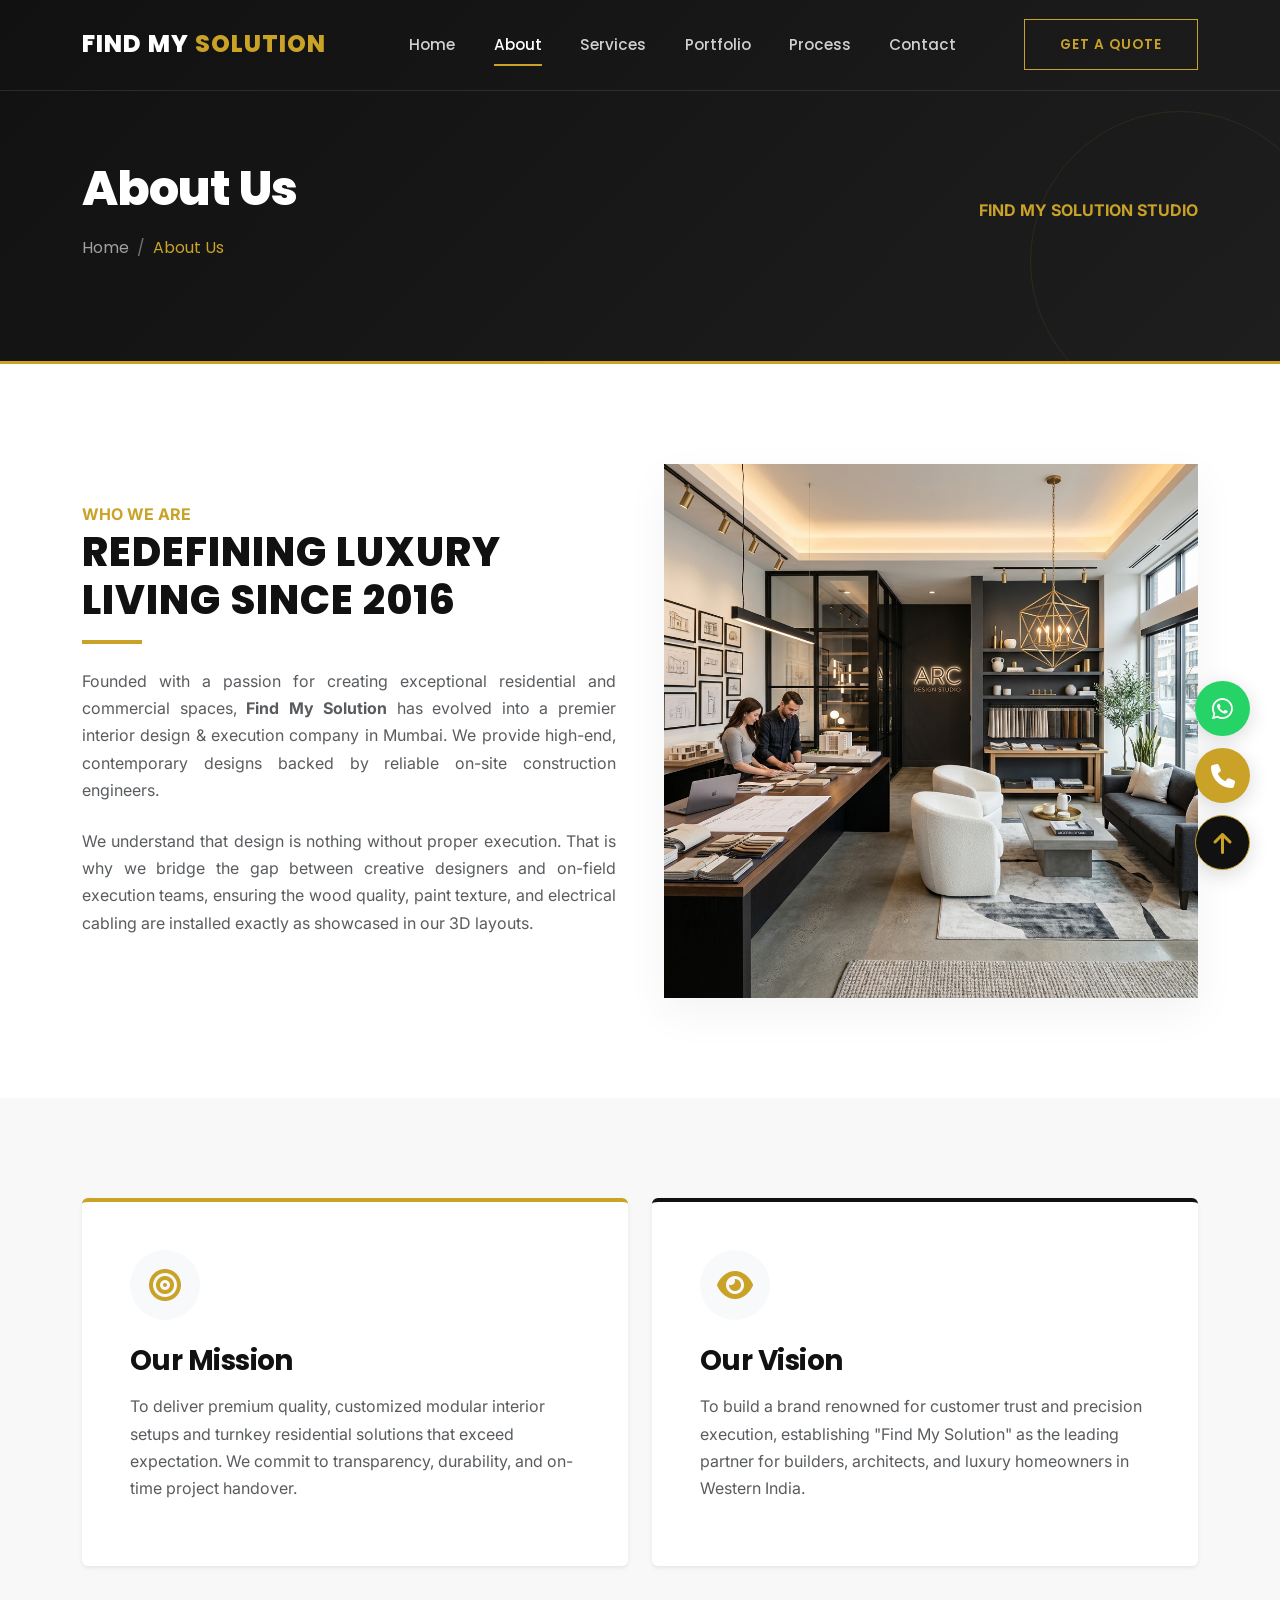
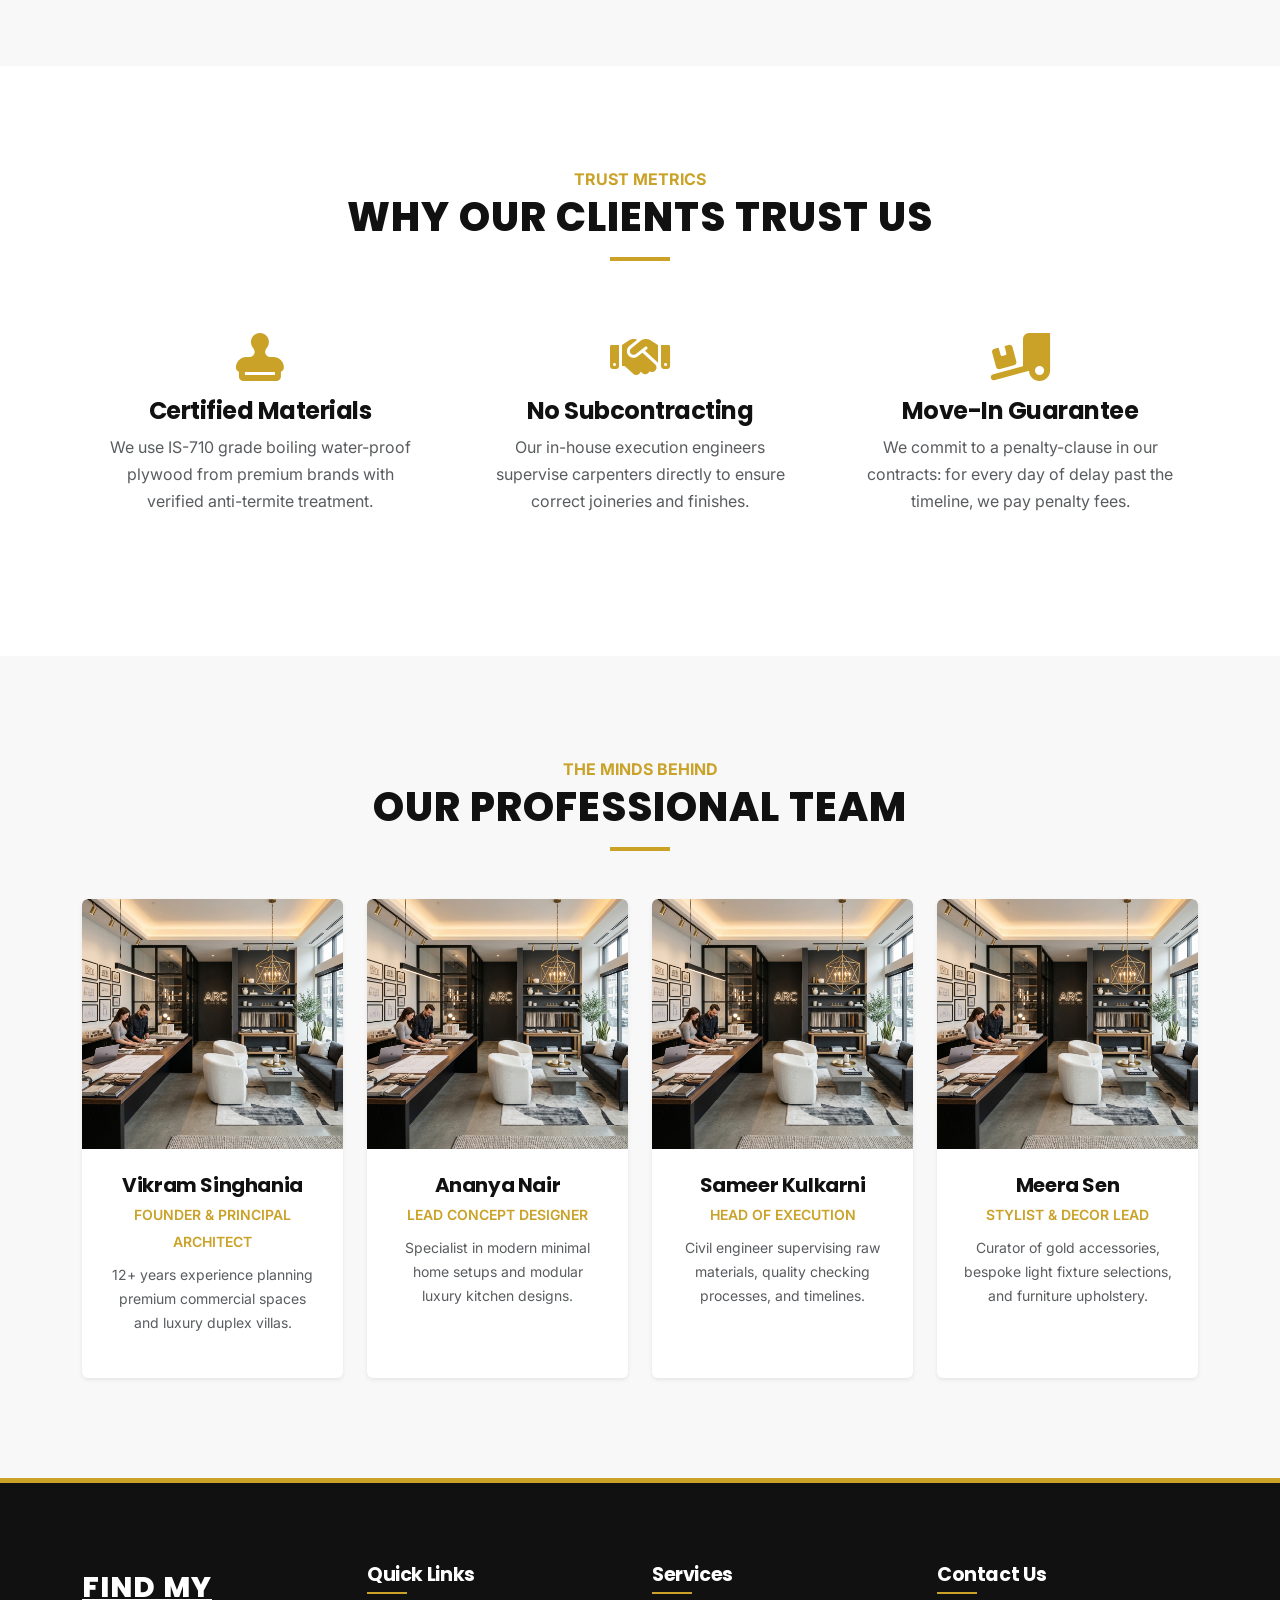
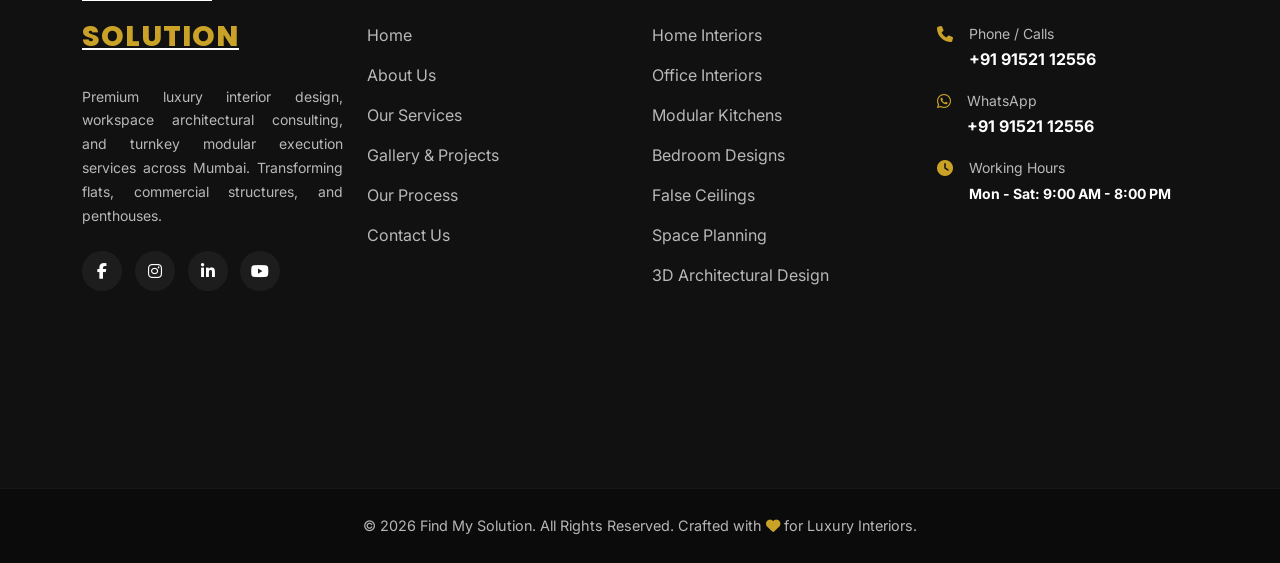
==== commit 9e9d96e5: "feat: remove reviews page and references" ====
--- a/about.html
+++ b/about.html
@@ -39,7 +39,6 @@
           <li class="nav-item"><a class="nav-link" href="services.html">Services</a></li>
           <li class="nav-item"><a class="nav-link" href="portfolio.html">Portfolio</a></li>
           <li class="nav-item"><a class="nav-link" href="process.html">Process</a></li>
-          <li class="nav-item"><a class="nav-link" href="testimonials.html">Reviews</a></li>
           <li class="nav-item"><a class="nav-link" href="contact.html">Contact</a></li>
         </ul>
         <div class="d-flex align-items-center">
@@ -246,7 +245,6 @@
             <li><a href="services.html">Our Services</a></li>
             <li><a href="portfolio.html">Gallery & Projects</a></li>
             <li><a href="process.html">Our Process</a></li>
-            <li><a href="testimonials.html">Reviews</a></li>
             <li><a href="contact.html">Contact Us</a></li>
           </ul>
         </div>
